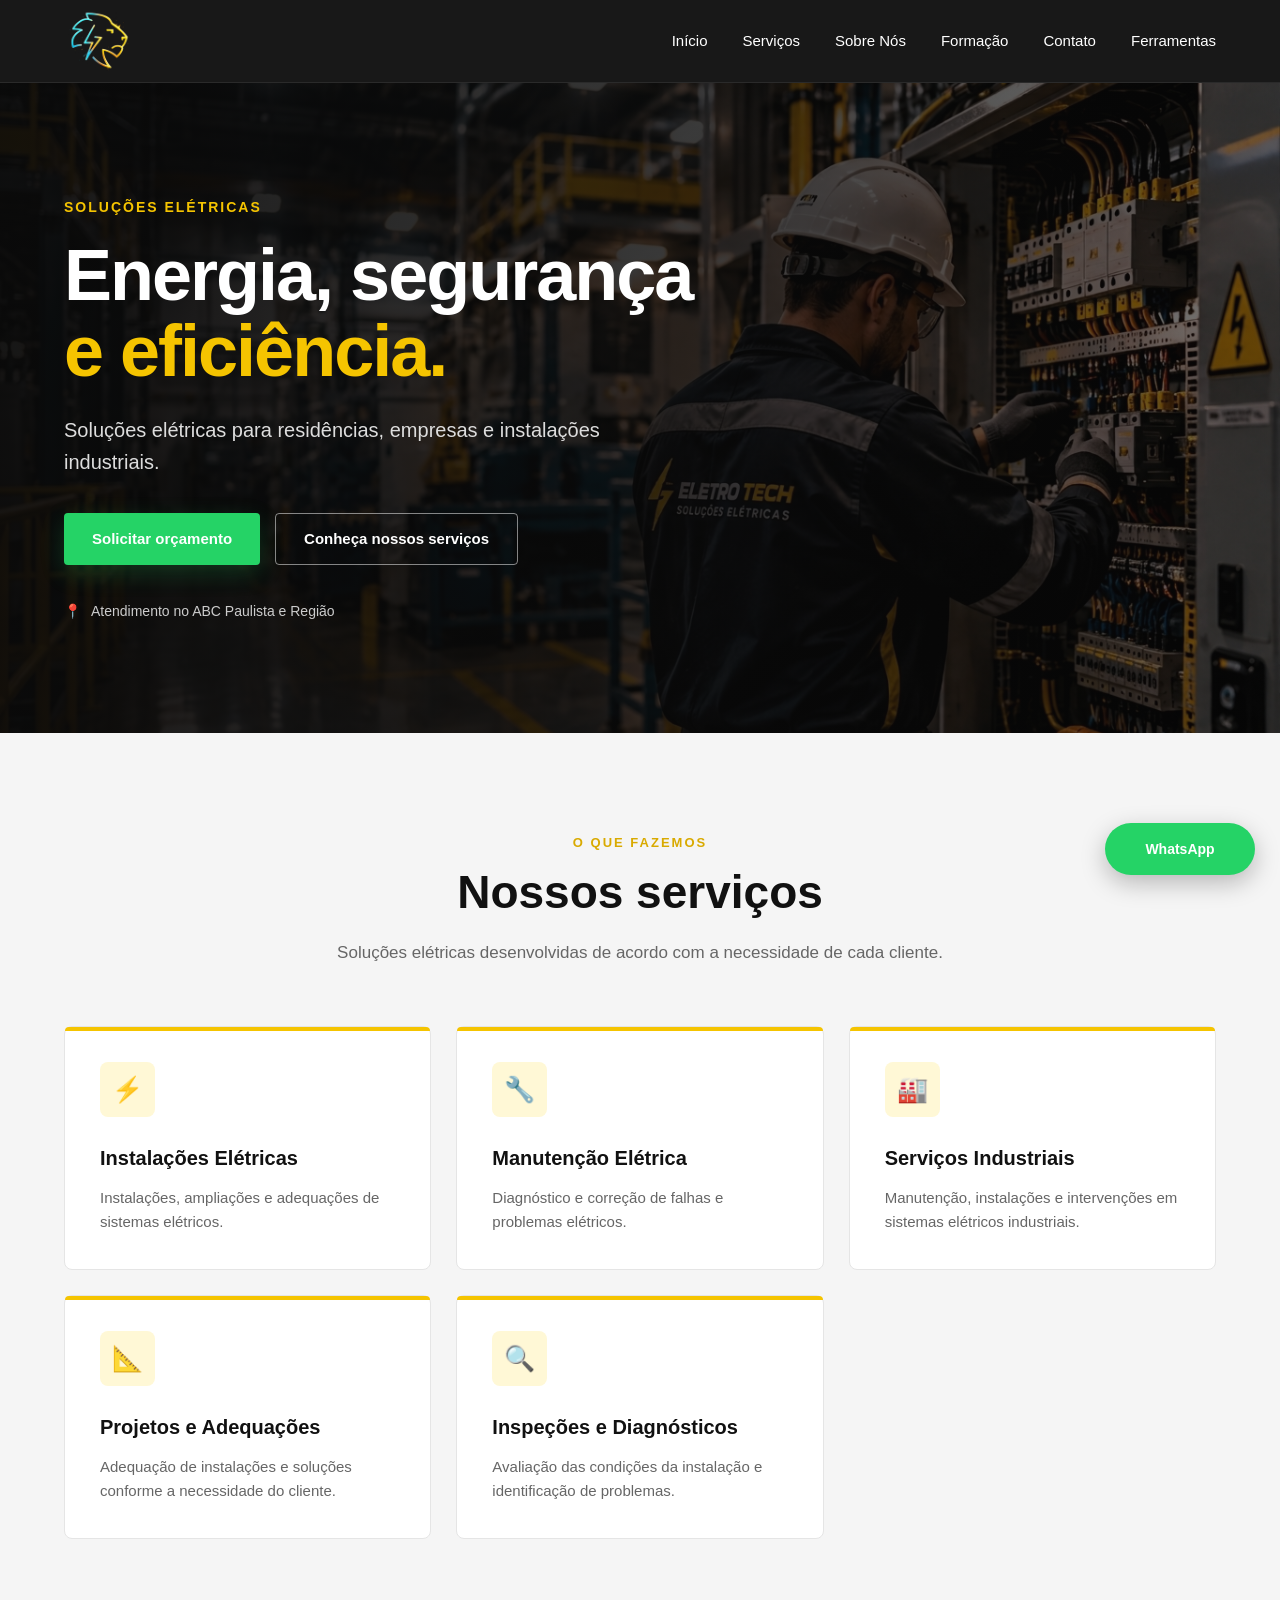
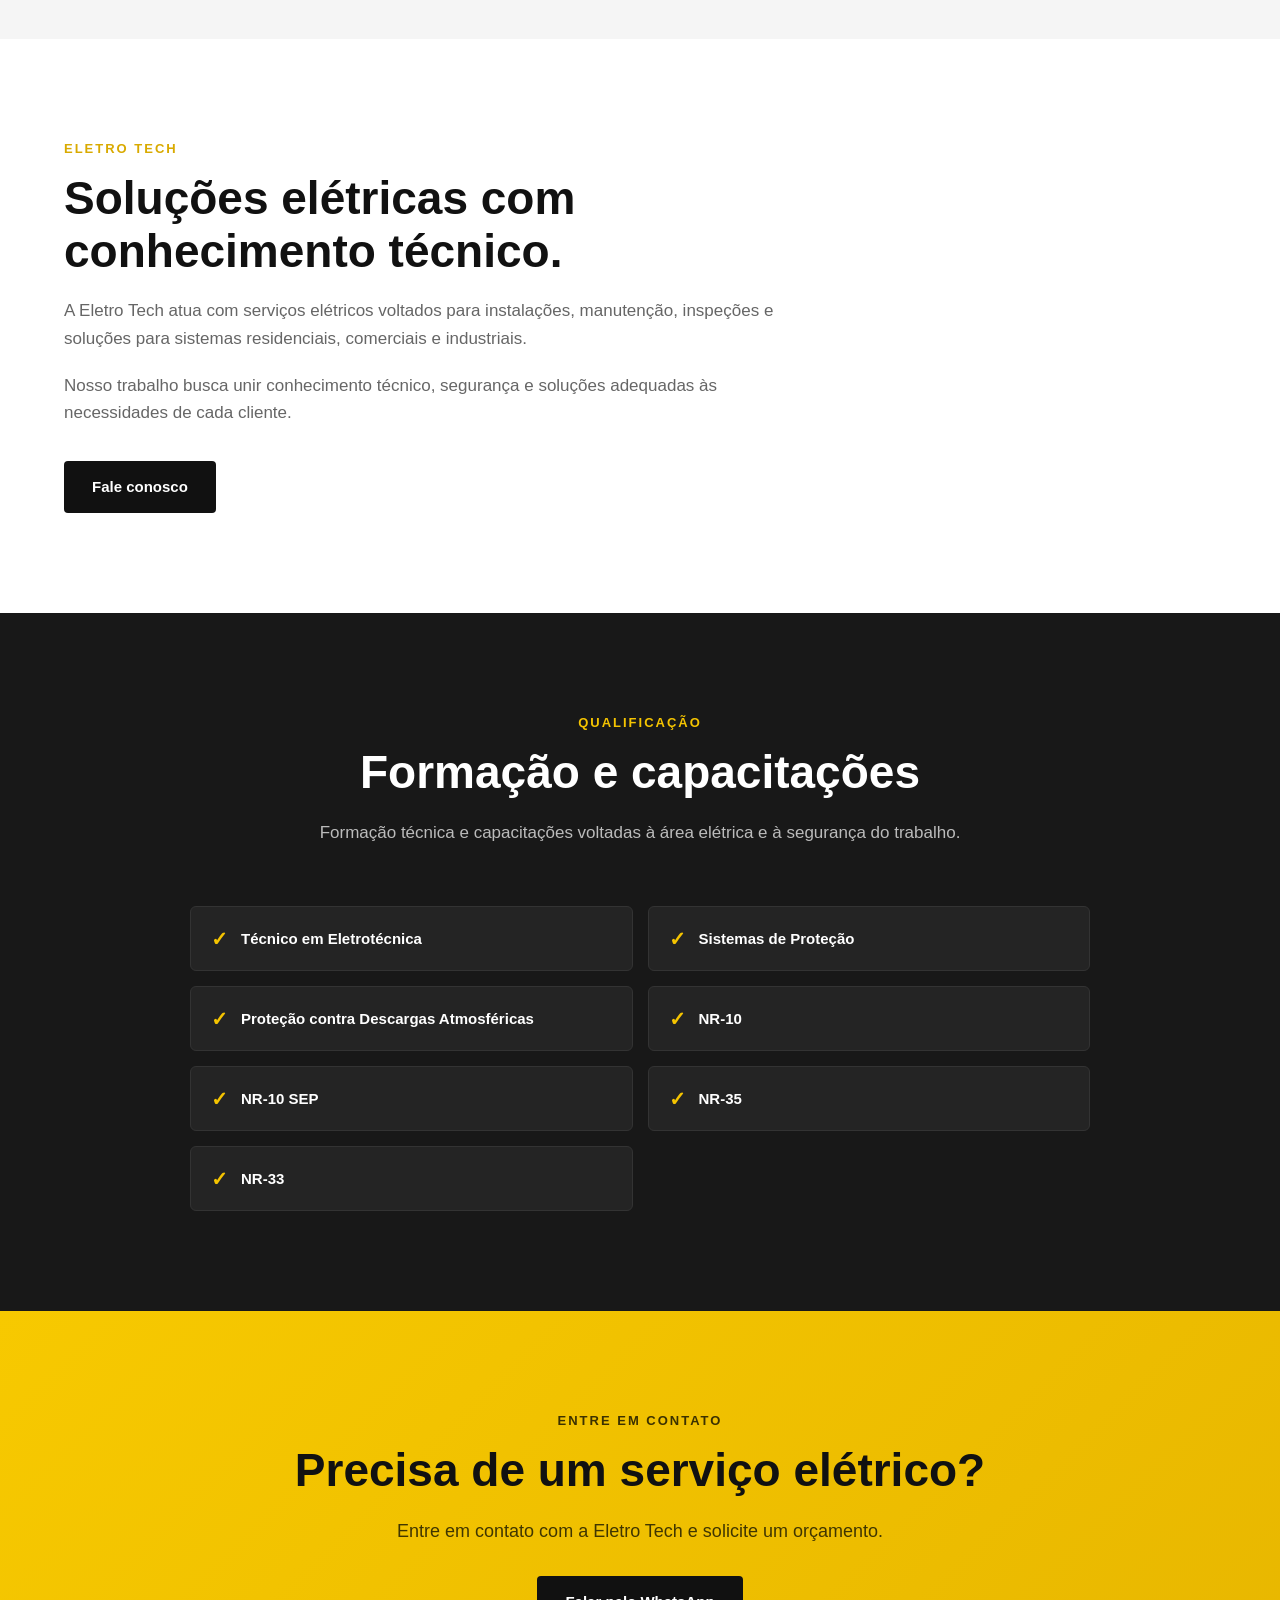
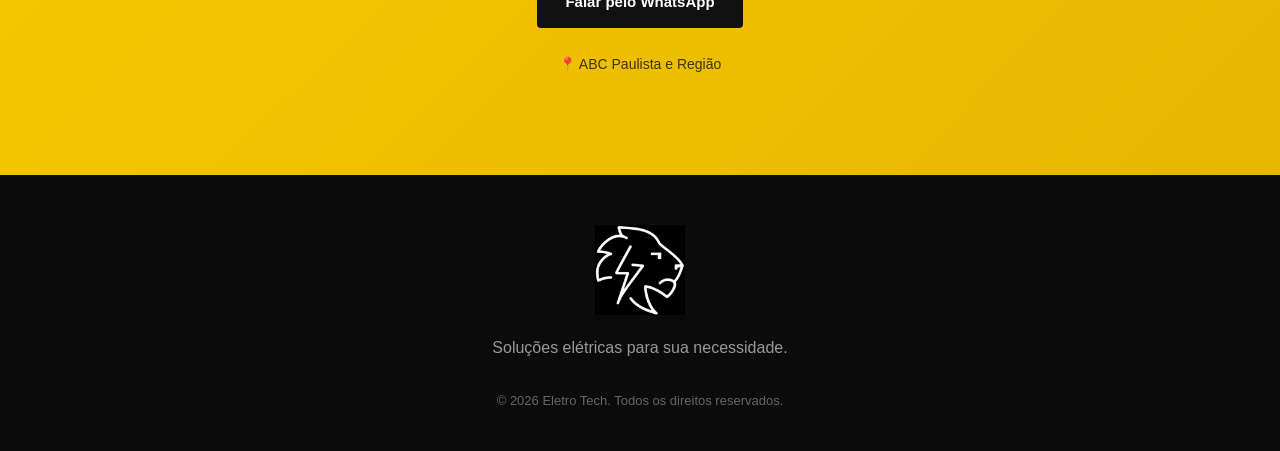
==== index.html @ aa55be20 "Adiciona seção Sobre Nós e Ferramenta de Teste de Proteção com PDF" ====
<!DOCTYPE html>
<html lang="pt-BR">

<head>
    <meta charset="UTF-8">

    <meta name="viewport" content="width=device-width, initial-scale=1.0">

    <meta
        name="description"
        content="Eletro Tech - Soluções elétricas residenciais, comerciais e industriais. Atendemos o ABC Paulista e Região."
    >

    <!-- ÍCONE DO FAVICON -->

    <link rel="icon" type=="image/webp" href="images/favicon.webp">

    <title>Eletro Tech | Soluções Elétricas</title>

    <link rel="stylesheet" href="css/style.css">
</head>

<body>

    <!-- =========================
         HEADER
    ========================== -->

    <header class="header">

        <div class="container header-content">

            <a href="#inicio" class="logo-link">
                <img
                    src="images/logo_colorido_principal.webp"
                    alt="Eletro Tech"
                    class="logo"
                >
            </a>

            <nav class="navigation">

                <a href="#inicio">Início</a>

                <a href="#servicos">Serviços</a>

                <a href="#sobre">Sobre Nós</a>

                <a href="#formacao">Formação</a>

                <a href="#contato">Contato</a>

                <a href="tools.html">Ferramentas</a>

            </nav>

        </div>

    </header>


    <main>

        <!-- =========================
             HERO
        ========================== -->

        <section id="inicio" class="hero">

            <div class="container">

                <div class="hero-content">

                    <span class="hero-label">
                        SOLUÇÕES ELÉTRICAS
                    </span>

                    <h1>
                        Energia, segurança
                        <span>e eficiência.</span>
                    </h1>

                    <p>
                        Soluções elétricas para residências,
                        empresas e instalações industriais.
                    </p>

                    <div class="hero-buttons">

                        <a
                            href="https://wa.me/5511971645229?text=Ol%C3%A1%2C%20gostaria%20de%20solicitar%20um%20or%C3%A7amento."
                            target="_blank"
                            class="btn btn-whatsapp"
                        >
                            Solicitar orçamento
                        </a>

                        <a
                            href="#servicos"
                            class="btn btn-outline"
                        >
                            Conheça nossos serviços
                        </a>

                    </div>

                    <div class="service-area">

                        <span>📍</span>

                        <span>
                            Atendimento no ABC Paulista e Região
                        </span>

                    </div>

                </div>

            </div>

        </section>


        <!-- =========================
             SERVIÇOS
        ========================== -->

        <section id="servicos" class="services">

            <div class="container">

                <div class="section-header">

                    <span class="section-label">
                        O QUE FAZEMOS
                    </span>

                    <h2>
                        Nossos serviços
                    </h2>

                    <p>
                        Soluções elétricas desenvolvidas de acordo
                        com a necessidade de cada cliente.
                    </p>

                </div>


                <div class="services-grid">

                    <article class="service-card">

                        <div class="service-icon">
                            ⚡
                        </div>

                        <h3>
                            Instalações Elétricas
                        </h3>

                        <p>
                            Instalações, ampliações e adequações
                            de sistemas elétricos.
                        </p>

                    </article>


                    <article class="service-card">

                        <div class="service-icon">
                            🔧
                        </div>

                        <h3>
                            Manutenção Elétrica
                        </h3>

                        <p>
                            Diagnóstico e correção de falhas
                            e problemas elétricos.
                        </p>

                    </article>


                    <article class="service-card">

                        <div class="service-icon">
                            🏭
                        </div>

                        <h3>
                            Serviços Industriais
                        </h3>

                        <p>
                            Manutenção, instalações e intervenções
                            em sistemas elétricos industriais.
                        </p>

                    </article>


                    <article class="service-card">

                        <div class="service-icon">
                            📐
                        </div>

                        <h3>
                            Projetos e Adequações
                        </h3>

                        <p>
                            Adequação de instalações e soluções
                            conforme a necessidade do cliente.
                        </p>

                    </article>


                    <article class="service-card">

                        <div class="service-icon">
                            🔍
                        </div>

                        <h3>
                            Inspeções e Diagnósticos
                        </h3>

                        <p>
                            Avaliação das condições da instalação
                            e identificação de problemas.
                        </p>

                    </article>

                </div>

            </div>

        </section>


        <!-- =========================
             SOBRE
        ========================== -->

        <section id="sobre" class="about">

            <div class="container about-content">

                <div class="about-text">

                    <span class="section-label">
                        ELETRO TECH
                    </span>

                    <h2>
                        Soluções elétricas
                        com conhecimento técnico.
                    </h2>

                    <p>
                        A Eletro Tech atua com serviços elétricos
                        voltados para instalações, manutenção,
                        inspeções e soluções para sistemas
                        residenciais, comerciais e industriais.
                    </p>

                    <p>
                        Nosso trabalho busca unir conhecimento
                        técnico, segurança e soluções adequadas
                        às necessidades de cada cliente.
                    </p>

                    <a
                        href="https://wa.me/5511971645229?text=Ol%C3%A1%2C%20gostaria%20de%20conhecer%20os%20servi%C3%A7os%20da%20Eletro%20Tech."
                        target="_blank"
                        class="btn btn-dark"
                    >
                        Fale conosco
                    </a>

                </div>

            </div>

        </section>


        <!-- =========================
             FORMAÇÃO
        ========================== -->

        <section id="formacao" class="training">

            <div class="container">

                <div class="section-header">

                    <span class="section-label">
                        QUALIFICAÇÃO
                    </span>

                    <h2>
                        Formação e capacitações
                    </h2>

                    <p>
                        Formação técnica e capacitações voltadas
                        à área elétrica e à segurança do trabalho.
                    </p>

                </div>


                <div class="training-list">

                    <div class="training-item">
                        <span>✓</span>
                        <strong>Técnico em Eletrotécnica</strong>
                    </div>

                    <div class="training-item">
                        <span>✓</span>
                        <strong>Sistemas de Proteção</strong>
                    </div>

                    <div class="training-item">
                        <span>✓</span>
                        <strong>
                            Proteção contra Descargas Atmosféricas
                        </strong>
                    </div>

                    <div class="training-item">
                        <span>✓</span>
                        <strong>NR-10</strong>
                    </div>

                    <div class="training-item">
                        <span>✓</span>
                        <strong>NR-10 SEP</strong>
                    </div>

                    <div class="training-item">
                        <span>✓</span>
                        <strong>NR-35</strong>
                    </div>

                    <div class="training-item">
                        <span>✓</span>
                        <strong>NR-33</strong>
                    </div>

                </div>

            </div>

        </section>


        <!-- =========================
             CONTATO
        ========================== -->

        <section id="contato" class="contact">

            <div class="container contact-content">

                <span class="section-label">
                    ENTRE EM CONTATO
                </span>

                <h2>
                    Precisa de um serviço elétrico?
                </h2>

                <p>
                    Entre em contato com a Eletro Tech
                    e solicite um orçamento.
                </p>

                <a
                    href="https://wa.me/5511971645229?text=Ol%C3%A1%2C%20gostaria%20de%20solicitar%20um%20or%C3%A7amento%20com%20a%20Eletro%20Tech."
                    target="_blank"
                    class="btn btn-whatsapp"
                >
                    Falar pelo WhatsApp
                </a>

                <p class="contact-location">
                    📍 ABC Paulista e Região
                </p>

            </div>

        </section>

    </main>


    <!-- =========================
         FOOTER
    ========================== -->

    <footer class="footer">

        <div class="container footer-content">

            <img
                src="images/logo_com_borda_branca.webp"
                alt="Eletro Tech"
                class="footer-logo"
            >

            <p>
                Soluções elétricas para sua necessidade.
            </p>

            <p class="copyright">
                © 2026 Eletro Tech. Todos os direitos reservados.
            </p>

        </div>

    </footer>

    <a
    href="https://wa.me/5511971645229?text=Ol%C3%A1%2C%20gostaria%20de%20solicitar%20um%20or%C3%A7amento%20com%20a%20Eletro%20Tech."
    target="_blank"
    class="whatsapp-float"
    aria-label="Falar com a Eletro Tech pelo WhatsApp"
>
    <span>WhatsApp</span>
    </a>

    <script src="js/script.js"></script>

</body>

</html>
---- css/style.css ----
/* ==================================================
   ELETRO TECH
   STYLE.CSS
================================================== */


/* ==================================================
   RESET
================================================== */

* {
    margin: 0;
    padding: 0;
    box-sizing: border-box;
}

html {
    scroll-behavior: smooth;
}

body {
    font-family: Arial, Helvetica, sans-serif;
    color: #1b1b1b;
    background: #ffffff;
    line-height: 1.6;
}

a {
    text-decoration: none;
    color: inherit;
}

img {
    max-width: 100%;
    display: block;
}


/* ==================================================
   VARIÁVEIS
================================================== */

:root {
    --yellow: #f5c400;
    --yellow-dark: #d9aa00;

    --black: #111111;
    --dark: #181818;
    --dark-light: #242424;

    --gray: #666666;
    --light-gray: #f5f5f5;
    --border: #e5e5e5;

    --white: #ffffff;

    --max-width: 1200px;
}


/* ==================================================
   CONTAINER
================================================== */

.container {
    width: 90%;
    max-width: var(--max-width);
    margin: 0 auto;
}


/* ==================================================
   HEADER
================================================== */

.header {
    position: sticky;
    top: 0;

    z-index: 1000;

    background: rgba(17, 17, 17, 0.97);

    border-bottom: 1px solid rgba(255, 255, 255, 0.08);
}

.header-content {
    min-height: 82px;

    display: flex;
    align-items: center;
    justify-content: space-between;
}

.logo-link {
    display: flex;
    align-items: center;
}

.logo {
    width: 70px;
    height: 70px;

    object-fit: contain;
}


/* ==================================================
   NAVEGAÇÃO
================================================== */

.navigation {
    display: flex;
    align-items: center;
    gap: 35px;
}

.navigation a {
    position: relative;

    color: var(--white);

    font-size: 15px;
    font-weight: 500;

    transition: color 0.3s ease;
}

.navigation a::after {
    content: "";

    position: absolute;

    left: 0;
    bottom: -7px;

    width: 0;
    height: 2px;

    background: var(--yellow);

    transition: width 0.3s ease;
}

.navigation a:hover {
    color: var(--yellow);
}

.navigation a:hover::after {
    width: 100%;
}


/* ==================================================
   HERO
================================================== */

.hero {
    position: relative;

    min-height: 650px;

    display: flex;
    align-items: center;

    background:
        linear-gradient(
            90deg,
            rgba(10, 10, 10, 0.95) 0%,
            rgba(10, 10, 10, 0.80) 55%,
            rgba(10, 10, 10, 0.55) 100%
        ),
        url("../images/hero.jpg");

    background-size: cover;
    background-position: center;
}

.hero-content {
    max-width: 760px;

    color: var(--white);
}

.hero-label {
    display: inline-block;

    margin-bottom: 20px;

    color: var(--yellow);

    font-size: 14px;
    font-weight: bold;
    letter-spacing: 2px;
}

.hero h1 {
    max-width: 750px;

    margin-bottom: 25px;

    font-size: clamp(42px, 6vw, 72px);

    line-height: 1.05;

    letter-spacing: -2px;
}

.hero h1 span {
    display: block;

    color: var(--yellow);
}

.hero p {
    max-width: 620px;

    margin-bottom: 35px;

    color: #dddddd;

    font-size: 20px;
}

.hero-buttons {
    display: flex;
    flex-wrap: wrap;
    gap: 15px;
}


/* ==================================================
   BOTÕES
================================================== */

.btn {
    display: inline-flex;

    align-items: center;
    justify-content: center;

    min-height: 52px;

    padding: 0 28px;

    border-radius: 4px;

    font-size: 15px;
    font-weight: bold;

    transition:
        transform 0.25s ease,
        background 0.25s ease,
        box-shadow 0.25s ease;
}

.btn:hover {
    transform: translateY(-2px);
}

.btn-whatsapp {
    background: #25d366;
    color: white;

    box-shadow:
        0 8px 25px rgba(37, 211, 102, 0.20);
}

.btn-whatsapp:hover {
    background: #20bd5a;
}

.btn-outline {
    border: 1px solid rgba(255, 255, 255, 0.5);

    color: white;
}

.btn-outline:hover {
    border-color: var(--yellow);
    color: var(--yellow);
}

.btn-dark {
    background: var(--black);
    color: white;
}

.btn-dark:hover {
    background: #333333;
}


/* ==================================================
   ÁREA DE ATENDIMENTO
================================================== */

.service-area {
    display: flex;
    align-items: center;
    gap: 10px;

    margin-top: 35px;

    color: #cccccc;

    font-size: 14px;
}


/* ==================================================
   SEÇÕES
================================================== */

section {
    padding: 100px 0;
}

.section-header {
    max-width: 720px;

    margin: 0 auto 60px;

    text-align: center;
}

.section-label {
    display: block;

    margin-bottom: 12px;

    color: var(--yellow-dark);

    font-size: 13px;
    font-weight: bold;

    letter-spacing: 2px;
}

.section-header h2,
.about h2,
.contact h2 {
    margin-bottom: 20px;

    color: var(--black);

    font-size: clamp(32px, 4vw, 46px);

    line-height: 1.15;
}

.section-header p {
    color: var(--gray);

    font-size: 17px;
}


/* ==================================================
   SERVIÇOS
================================================== */

.services {
    background: var(--light-gray);
}

.services-grid {
    display: grid;

    grid-template-columns:
        repeat(3, 1fr);

    gap: 25px;
}

.service-card {
    position: relative;

    padding: 35px;

    background: white;

    border: 1px solid var(--border);

    border-radius: 8px;

    transition:
        transform 0.3s ease,
        box-shadow 0.3s ease;
}

.service-card::before {
    content: "";

    position: absolute;

    top: 0;
    left: 0;

    width: 100%;
    height: 4px;

    background: var(--yellow);

    border-radius: 8px 8px 0 0;
}

.service-card:hover {
    transform: translateY(-6px);

    box-shadow:
        0 15px 40px rgba(0, 0, 0, 0.10);
}

.service-icon {
    width: 55px;
    height: 55px;

    display: flex;
    align-items: center;
    justify-content: center;

    margin-bottom: 25px;

    background: #fff8d6;

    border-radius: 8px;

    font-size: 25px;
}

.service-card h3 {
    margin-bottom: 12px;

    color: var(--black);

    font-size: 20px;
}

.service-card p {
    color: var(--gray);

    font-size: 15px;
}


/* ==================================================
   SOBRE
================================================== */

.about {
    background: white;
}

.about-content {
    display: flex;
    justify-content: flex-start;
}

.about-text {
    max-width: 750px;
}

.about h2 {
    max-width: 650px;
}

.about p {
    margin-bottom: 20px;

    color: var(--gray);

    font-size: 17px;
}

.about .btn {
    margin-top: 15px;
}


/* ==================================================
   FORMAÇÃO
================================================== */

.training {
    background: var(--dark);

    color: white;
}

.training .section-header h2 {
    color: white;
}

.training .section-header p {
    color: #bbbbbb;
}

.training .section-label {
    color: var(--yellow);
}

.training-list {
    max-width: 900px;

    margin: 0 auto;

    display: grid;

    grid-template-columns:
        repeat(2, 1fr);

    gap: 15px;
}

.training-item {
    display: flex;
    align-items: center;

    min-height: 65px;

    padding: 15px 20px;

    background: var(--dark-light);

    border: 1px solid #333333;

    border-radius: 6px;
}

.training-item span {
    width: 30px;

    color: var(--yellow);

    font-size: 20px;
    font-weight: bold;
}

.training-item strong {
    font-size: 15px;
}


/* ==================================================
   CONTATO
================================================== */

.contact {
    position: relative;

    background:
        linear-gradient(
            135deg,
            #f7c900 0%,
            #e7b600 100%
        );

    text-align: center;
}

.contact .section-label {
    color: #3b3100;
}

.contact h2 {
    color: #111111;
}

.contact p {
    margin-bottom: 30px;

    color: #403600;

    font-size: 18px;
}

.contact .btn-whatsapp {
    background: #111111;

    color: white;

    box-shadow: none;
}

.contact .btn-whatsapp:hover {
    background: #292929;
}

.contact-location {
    margin-top: 25px;

    margin-bottom: 0 !important;

    font-size: 14px !important;
}


/* ==================================================
   FOOTER
================================================== */

.footer {
    padding: 50px 0 30px;

    background: #0b0b0b;

    color: #999;

    text-align: center;
}

.footer-content {
    display: flex;
    flex-direction: column;
    align-items: center;
}

.footer-logo {
    width: 90px;
    height: 90px;

    object-fit: contain;

    margin-bottom: 20px;
}

.footer-content > p {
    margin-bottom: 10px;
}

.copyright {
    margin-top: 20px;

    color: #666;

    font-size: 13px;
}


/* ==================================================
   RESPONSIVIDADE
================================================== */

@media (max-width: 900px) {

    .navigation {
        gap: 20px;
    }

    .services-grid {
        grid-template-columns: repeat(2, 1fr);
    }

}


@media (max-width: 700px) {

    section {
        padding: 75px 0;
    }


    /* HEADER */

    .header-content {
        min-height: 75px;
    }

    .logo {
        width: 60px;
        height: 60px;
    }

    .navigation {
        display: none;
    }


    /* HERO */

    .hero {
        min-height: 600px;

        background:
            linear-gradient(
                rgba(10, 10, 10, 0.90),
                rgba(10, 10, 10, 0.90)
            ),
            url("../images/hero.jpg");

        background-position: center;
    }

    .hero h1 {
        letter-spacing: -1px;
    }

    .hero p {
        font-size: 18px;
    }

    .hero-buttons {
        flex-direction: column;

        align-items: stretch;
    }

    .hero-buttons .btn {
        width: 100%;
    }


    /* SERVIÇOS */

    .services-grid {
        grid-template-columns: 1fr;
    }


    /* FORMAÇÃO */

    .training-list {
        grid-template-columns: 1fr;
    }


    /* CONTATO */

    .contact h2 {
        font-size: 34px;
    }

}


/* ==================================================
   CELULARES PEQUENOS
================================================== */

@media (max-width: 400px) {

    .container {
        width: 92%;
    }

    .hero h1 {
        font-size: 38px;
    }

    .section-header h2 {
        font-size: 30px;
    }

}

/* ==================================================
   WHATSAPP FLUTUANTE
================================================== */

.whatsapp-float {
    position: fixed;

    right: 25px;
    bottom: 25px;

    z-index: 999;

    display: flex;
    align-items: center;
    justify-content: center;

    min-width: 150px;
    height: 52px;

    padding: 0 20px;

    background: #25d366;
    color: white;

    border-radius: 30px;

    font-size: 14px;
    font-weight: bold;

    box-shadow:
        0 8px 25px rgba(0, 0, 0, 0.25);

    transition:
        transform 0.25s ease,
        background 0.25s ease;
}

.whatsapp-float:hover {
    background: #20bd5a;

    transform: translateY(-3px);
}


@media (max-width: 700px) {

    .whatsapp-float {
        right: 18px;
        bottom: 18px;

        min-width: 58px;
        width: 58px;
        height: 58px;

        padding: 0;

        border-radius: 50%;

        font-size: 0;
    }

    .whatsapp-float::before {
        content: "◉";

        font-size: 25px;
    }

}

/* ==================================================
   PÁGINA FERRAMENTA DE TESTE
================================================== */

.tool-page {
    background: #f4f6f8;
    padding: 50px 0;
}

.tool-title-header {
    text-align: center;
    margin-bottom: 30px;
}

.tool-title-header h2 {
    font-size: 28px;
    color: #111;
}

.tool-card {
    background: #ffffff;
    border: 1px solid #dcdcdc;
    border-radius: 8px;
    padding: 35px;
    box-shadow: 0 4px 15px rgba(0,0,0,0.05);
}

.tool-fieldset {
    border: 1px solid #d1d5db;
    border-radius: 6px;
    padding: 20px 25px 25px;
    margin-bottom: 25px;
    background: #fafafa;
}

.tool-fieldset legend {
    font-weight: bold;
    color: #0284c7;
    padding: 0 10px;
    font-size: 16px;
}

.grid-3 {
    display: grid;
    grid-template-columns: repeat(3, 1fr);
    gap: 20px;
}

.grid-2 {
    display: grid;
    grid-template-columns: repeat(2, 1fr);
    gap: 20px;
}

.span-2 {
    grid-column: span 2;
}

.input-group {
    display: flex;
    flex-direction: column;
    gap: 6px;
}

.input-group label {
    font-size: 13px;
    font-weight: bold;
    color: #374151;
}

.input-group input,
.input-group select {
    padding: 9px 12px;
    border: 1px solid #cbd5e1;
    border-radius: 5px;
    font-size: 14px;
    background: #fff;
    color: #1e293b;
}

.input-group input:focus,
.input-group select:focus {
    outline: none;
    border-color: #0284c7;
    box-shadow: 0 0 0 2px rgba(2, 132, 199, 0.2);
}

.action-buttons {
    display: flex;
    gap: 15px;
    justify-content: center;
    margin-top: 30px;
}

.btn-primary-tool {
    background: #0284c7;
    color: #ffffff;
    border: none;
    padding: 12px 25px;
    border-radius: 6px;
    font-weight: bold;
    cursor: pointer;
    transition: background 0.2s ease;
}

.btn-primary-tool:hover {
    background: #0369a1;
}

/* Tabela de Resultados */
.table-container {
    margin-top: 35px;
    padding-top: 25px;
    border-top: 2px solid #e2e8f0;
}

.table-container h3 {
    margin-bottom: 10px;
    color: #0f172a;
}

.data-table {
    width: 100%;
    border-collapse: collapse;
    margin-top: 15px;
}

.data-table th,
.data-table td {
    padding: 12px 15px;
    border: 1px solid #e2e8f0;
    text-align: left;
}

.data-table th {
    background: #f1f5f9;
    color: #334155;
    font-size: 14px;
}

.data-table td {
    font-size: 14px;
    color: #475569;
}

/* Responsivo */
@media (max-width: 800px) {
    .grid-3, .grid-2 {
        grid-template-columns: 1fr;
    }
    .span-2 {
        grid-column: span 1;
    }
    .action-buttons {
        flex-direction: column;
    }
}
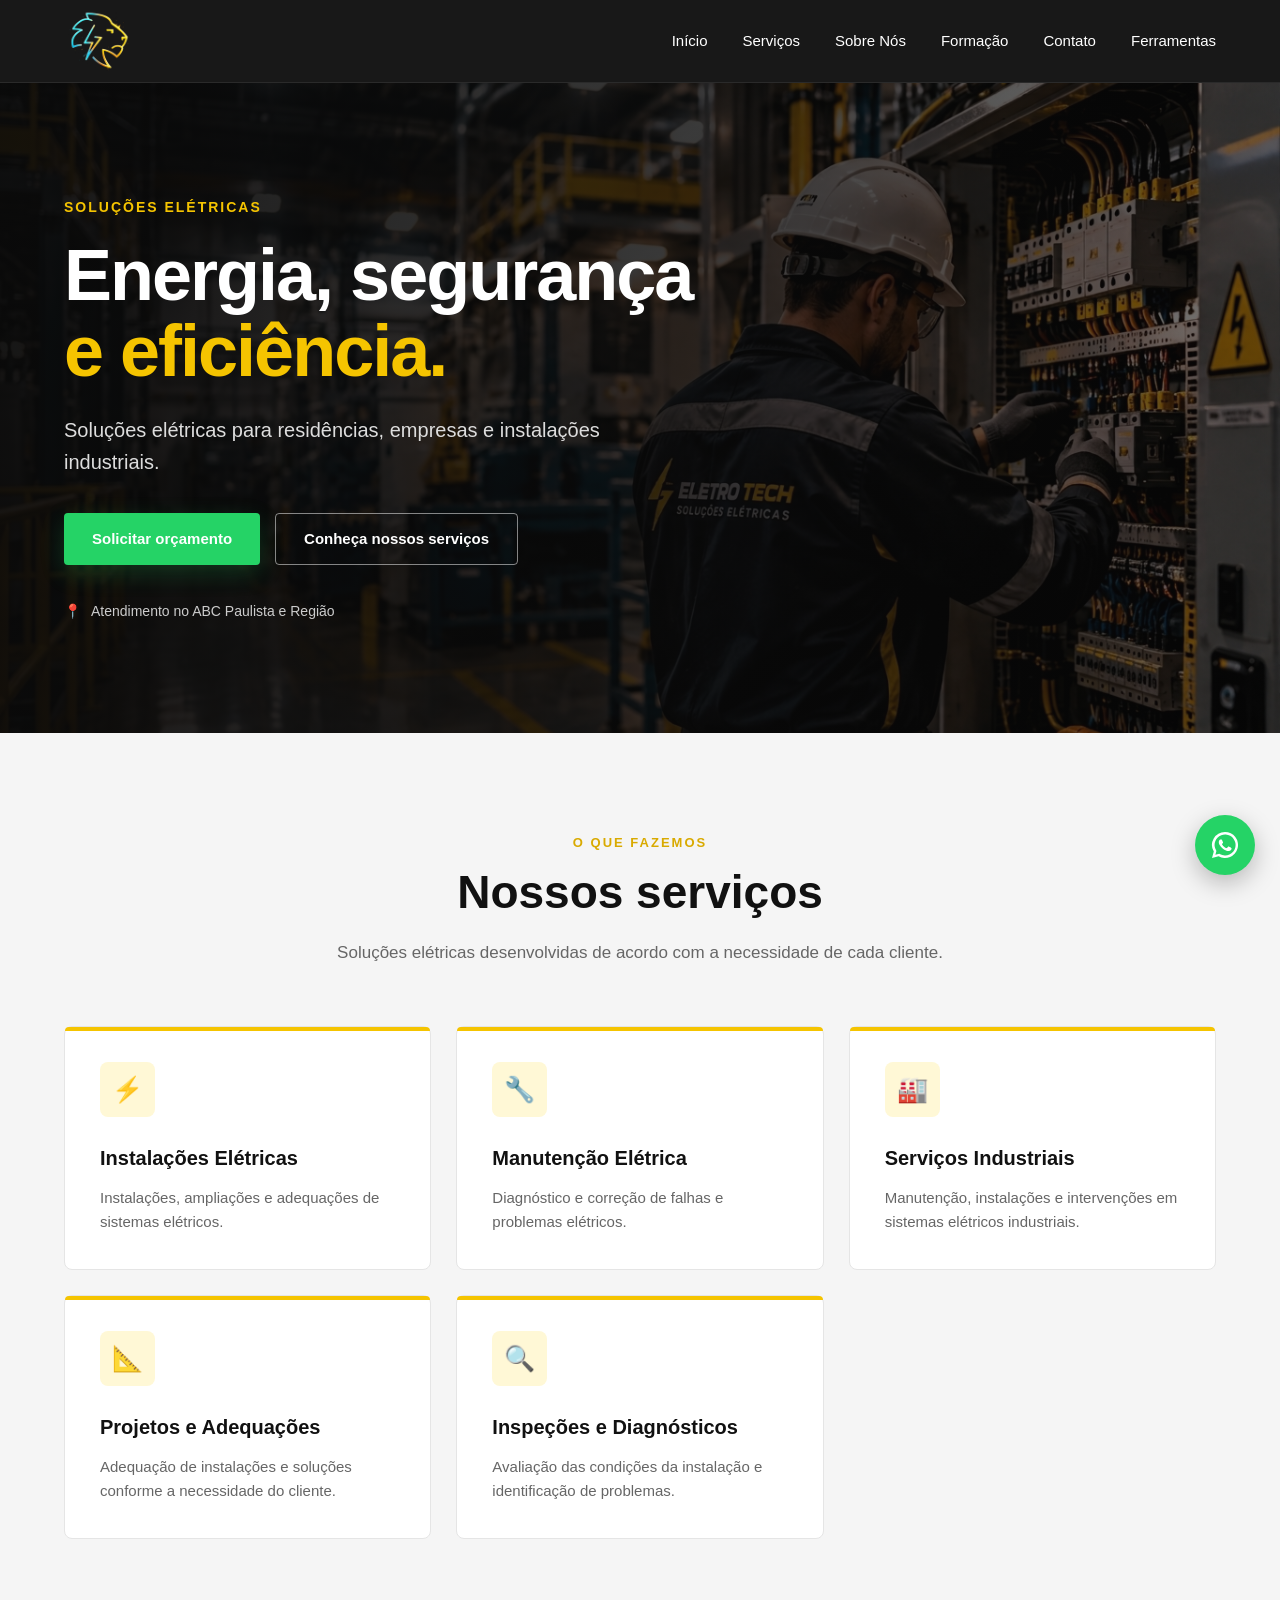
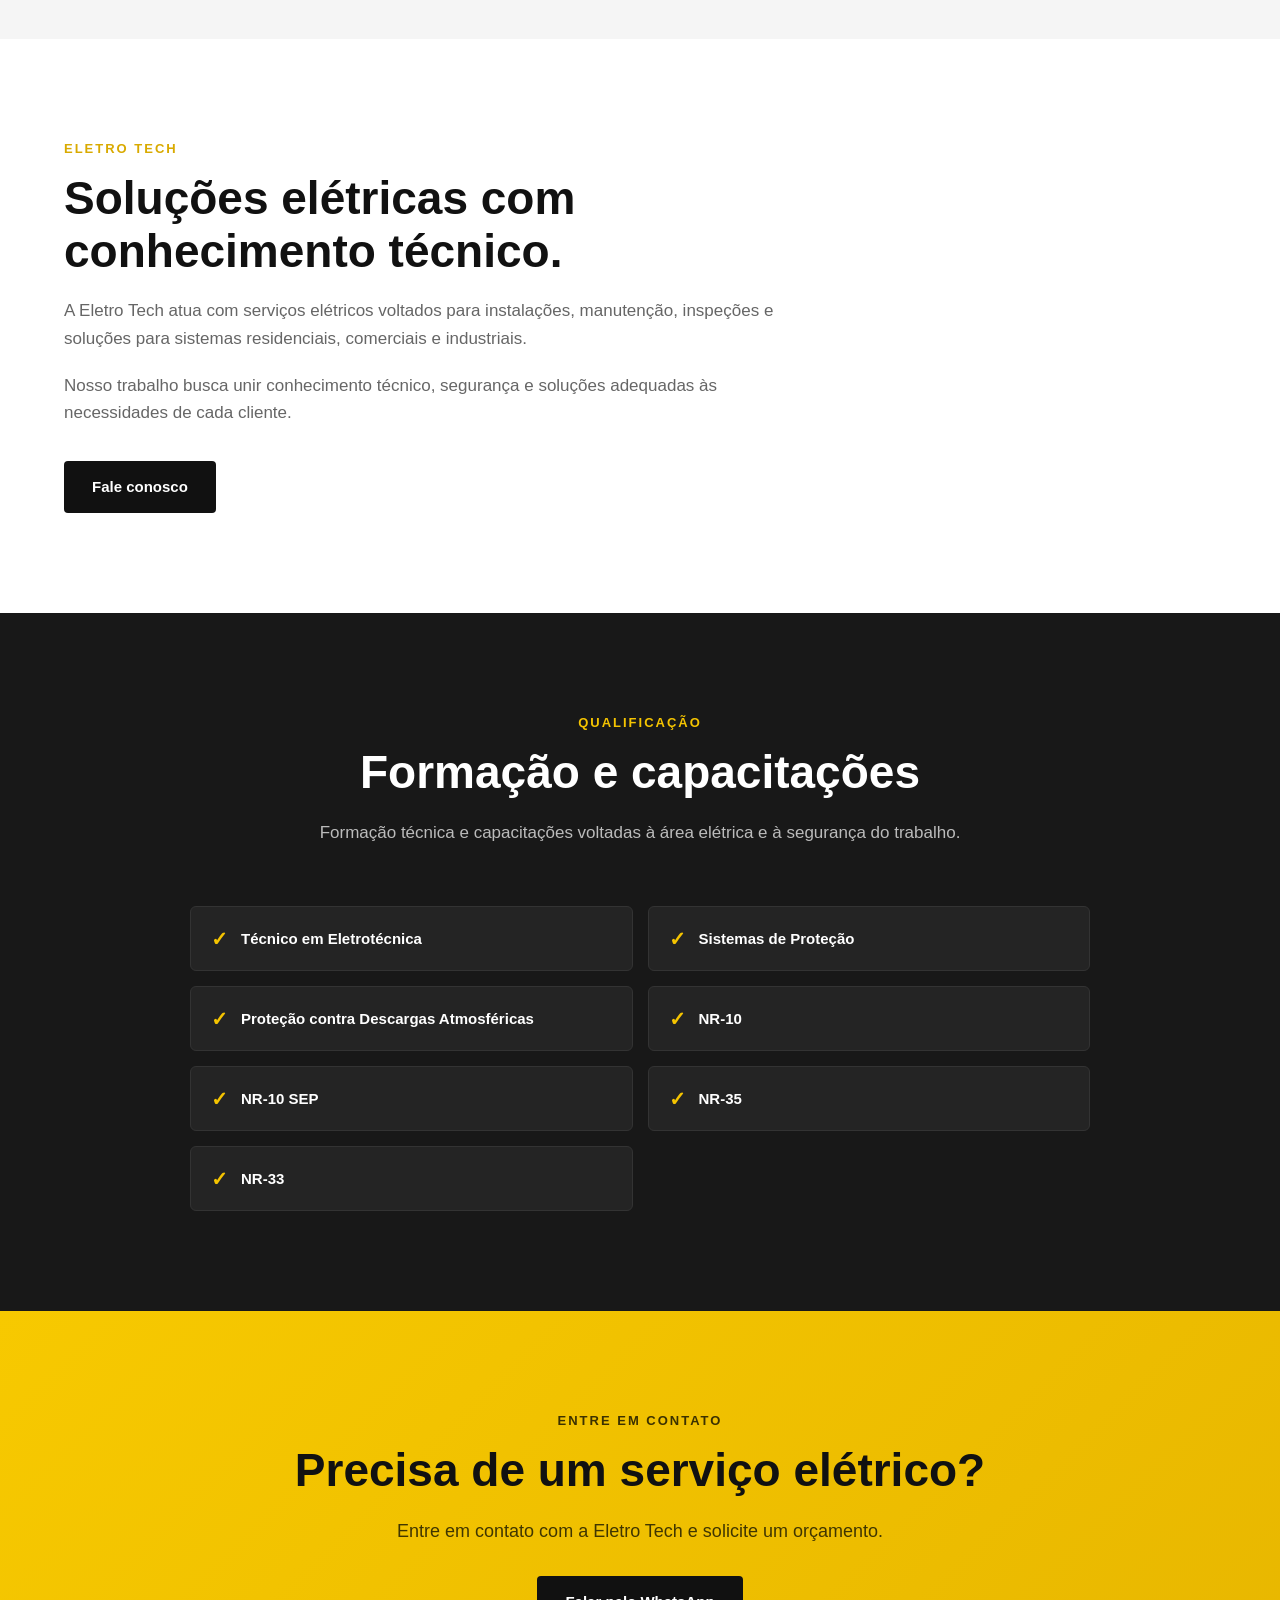
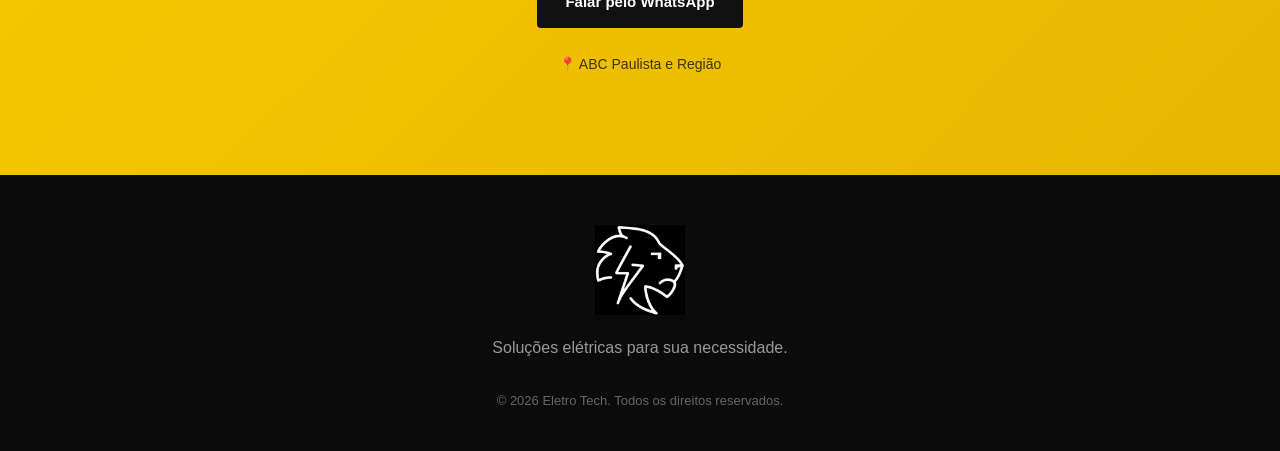
==== commit 0be24256: "Corrige a versão mobile e ícone do WhatsApp" ====
--- a/index.html
+++ b/index.html
@@ -38,7 +38,7 @@
                 >
             </a>
 
-            <nav class="navigation">
+            <nav class="navigation" id="navMenu">
 
                 <a href="#inicio">Início</a>
 
@@ -54,6 +54,10 @@
 
             </nav>
 
+            <!-- BOTÃO MOBILE -->
+            <button class="mobile-menu-btn" onclick="toggleMenu()" aria-label="Abrir Menu">
+                ☰
+            </button>
         </div>
 
     </header>
@@ -88,7 +92,7 @@
                     <div class="hero-buttons">
 
                         <a
-                            href="https://wa.me/5511971645229?text=Ol%C3%A1%2C%20gostaria%20de%20solicitar%20um%20or%C3%A7amento."
+                            href="https://wa.me/5511913573501?text=Ol%C3%A1%2C%20gostaria%20de%20solicitar%20um%20or%C3%A7amento."
                             target="_blank"
                             class="btn btn-whatsapp"
                         >
@@ -278,7 +282,7 @@
                     </p>
 
                     <a
-                        href="https://wa.me/5511971645229?text=Ol%C3%A1%2C%20gostaria%20de%20conhecer%20os%20servi%C3%A7os%20da%20Eletro%20Tech."
+                        href="https://wa.me/5511913573501?text=Ol%C3%A1%2C%20gostaria%20de%20conhecer%20os%20servi%C3%A7os%20da%20Eletro%20Tech."
                         target="_blank"
                         class="btn btn-dark"
                     >
@@ -386,7 +390,7 @@
                 </p>
 
                 <a
-                    href="https://wa.me/5511971645229?text=Ol%C3%A1%2C%20gostaria%20de%20solicitar%20um%20or%C3%A7amento%20com%20a%20Eletro%20Tech."
+                    href="https://wa.me/5511913573501?text=Ol%C3%A1%2C%20gostaria%20de%20solicitar%20um%20or%C3%A7amento%20com%20a%20Eletro%20Tech."
                     target="_blank"
                     class="btn btn-whatsapp"
                 >
@@ -430,14 +434,25 @@
 
     </footer>
 
-    <a
-    href="https://wa.me/5511971645229?text=Ol%C3%A1%2C%20gostaria%20de%20solicitar%20um%20or%C3%A7amento%20com%20a%20Eletro%20Tech."
+<a
+    href="https://wa.me/5511913573501?text=Ol%C3%A1%2C%20gostaria%20de%20solicitar%20um%20or%C3%A7amento%20com%20a%20Eletro%20Tech."
     target="_blank"
+    rel="noopener noreferrer"
     class="whatsapp-float"
     aria-label="Falar com a Eletro Tech pelo WhatsApp"
 >
-    <span>WhatsApp</span>
-    </a>
+    <svg
+        xmlns="http://www.w3.org/2000/svg"
+        viewBox="0 0 32 32"
+        class="whatsapp-icon"
+        aria-hidden="true"
+    >
+        <path
+            fill="currentColor"
+            d="M16 3a13 13 0 0 0-11.2 19.6L3 29l6.6-1.7A13 13 0 1 0 16 3Zm0 23.5a10.5 10.5 0 0 1-5.3-1.4l-.4-.3-3.9 1 1-3.8-.2-.4A10.5 10.5 0 1 1 16 26.5Zm5.8-7.9c-.3-.2-1.8-.9-2.1-1s-.5-.2-.7.2l-1 1.2c-.2.2-.4.2-.7.1-.3-.2-1.3-.5-2.5-1.6-.9-.8-1.5-1.8-1.7-2.1-.2-.3 0-.5.1-.6l.5-.6c.2-.2.2-.3.3-.5s0-.4 0-.5l-1-2.3c-.2-.6-.5-.5-.7-.5h-.6c-.2 0-.5.1-.8.4s-1.1 1.1-1.1 2.6 1.1 3 1.3 3.2c.1.2 2.2 3.4 5.4 4.7.7.3 1.3.5 1.8.6.7.2 1.4.2 1.9.1.6-.1 1.8-.7 2.1-1.4.3-.7.3-1.3.2-1.4-.1-.2-.3-.3-.6-.4Z"
+        />
+    </svg>
+</a>
 
     <script src="js/script.js"></script>
 
--- a/css/style.css
+++ b/css/style.css
@@ -759,69 +759,60 @@
    WHATSAPP FLUTUANTE
 ================================================== */
 
+/* ==================================================
+   WHATSAPP FLUTUANTE
+================================================== */
+
 .whatsapp-float {
     position: fixed;
-
     right: 25px;
     bottom: 25px;
-
-    z-index: 999;
+    z-index: 9999;
 
     display: flex;
     align-items: center;
     justify-content: center;
 
-    min-width: 150px;
-    height: 52px;
-
-    padding: 0 20px;
+    width: 60px;
+    height: 60px;
+    min-width: 60px;
+    padding: 0;
 
     background: #25d366;
-    color: white;
-
-    border-radius: 30px;
-
-    font-size: 14px;
-    font-weight: bold;
-
-    box-shadow:
-        0 8px 25px rgba(0, 0, 0, 0.25);
-
-    transition:
-        transform 0.25s ease,
-        background 0.25s ease;
+    color: #ffffff;
+
+    border: none;
+    border-radius: 50%;
+
+    box-shadow: 0 8px 25px rgba(0, 0, 0, 0.25);
+    transition: transform 0.25s ease, background 0.25s ease;
+}
+
+.whatsapp-float .whatsapp-icon {
+    display: block;
+    width: 32px;
+    height: 32px;
+    flex-shrink: 0;
 }
 
 .whatsapp-float:hover {
     background: #20bd5a;
-
-    transform: translateY(-3px);
-}
-
+    transform: scale(1.05);
+}
 
 @media (max-width: 700px) {
-
     .whatsapp-float {
-        right: 18px;
-        bottom: 18px;
-
-        min-width: 58px;
-        width: 58px;
-        height: 58px;
-
-        padding: 0;
-
-        border-radius: 50%;
-
-        font-size: 0;
-    }
-
-    .whatsapp-float::before {
-        content: "◉";
-
-        font-size: 25px;
-    }
-
+        right: 16px;
+        bottom: 16px;
+        width: 56px;
+        height: 56px;
+        min-width: 56px;
+    }
+
+    .whatsapp-float .whatsapp-icon {
+        width: 30px;
+        height: 30px;
+    }
 }
 
 /* ==================================================
@@ -980,4 +971,49 @@
     .action-buttons {
         flex-direction: column;
     }
+}
+
+/* ==================================================
+   MENU RESPONSIVO (MOBILE)
+================================================== */
+
+.mobile-menu-btn {
+    display: none;
+    background: none;
+    border: none;
+    color: var(--yellow, #f5c400);
+    font-size: 28px;
+    cursor: pointer;
+    padding: 5px 10px;
+}
+
+@media (max-width: 768px) {
+    .mobile-menu-btn {
+        display: block; /* Exibe o botão hambúrguer no telemóvel */
+    }
+
+    .navigation {
+        display: none; /* Esconde o menu padrão no telemóvel */
+        flex-direction: column;
+        position: absolute;
+        top: 100%;
+        left: 0;
+        width: 100%;
+        background: #111111;
+        padding: 20px 0;
+        box-shadow: 0 10px 15px rgba(0, 0, 0, 0.3);
+        border-bottom: 2px solid var(--yellow, #f5c400);
+        z-index: 1000;
+    }
+
+    .navigation.active {
+        display: flex; /* Exibe o menu quando ativado pelo clique */
+    }
+
+    .navigation a {
+        padding: 12px 25px;
+        width: 100%;
+        text-align: left;
+        border-bottom: 1px solid #222;
+    }
 }
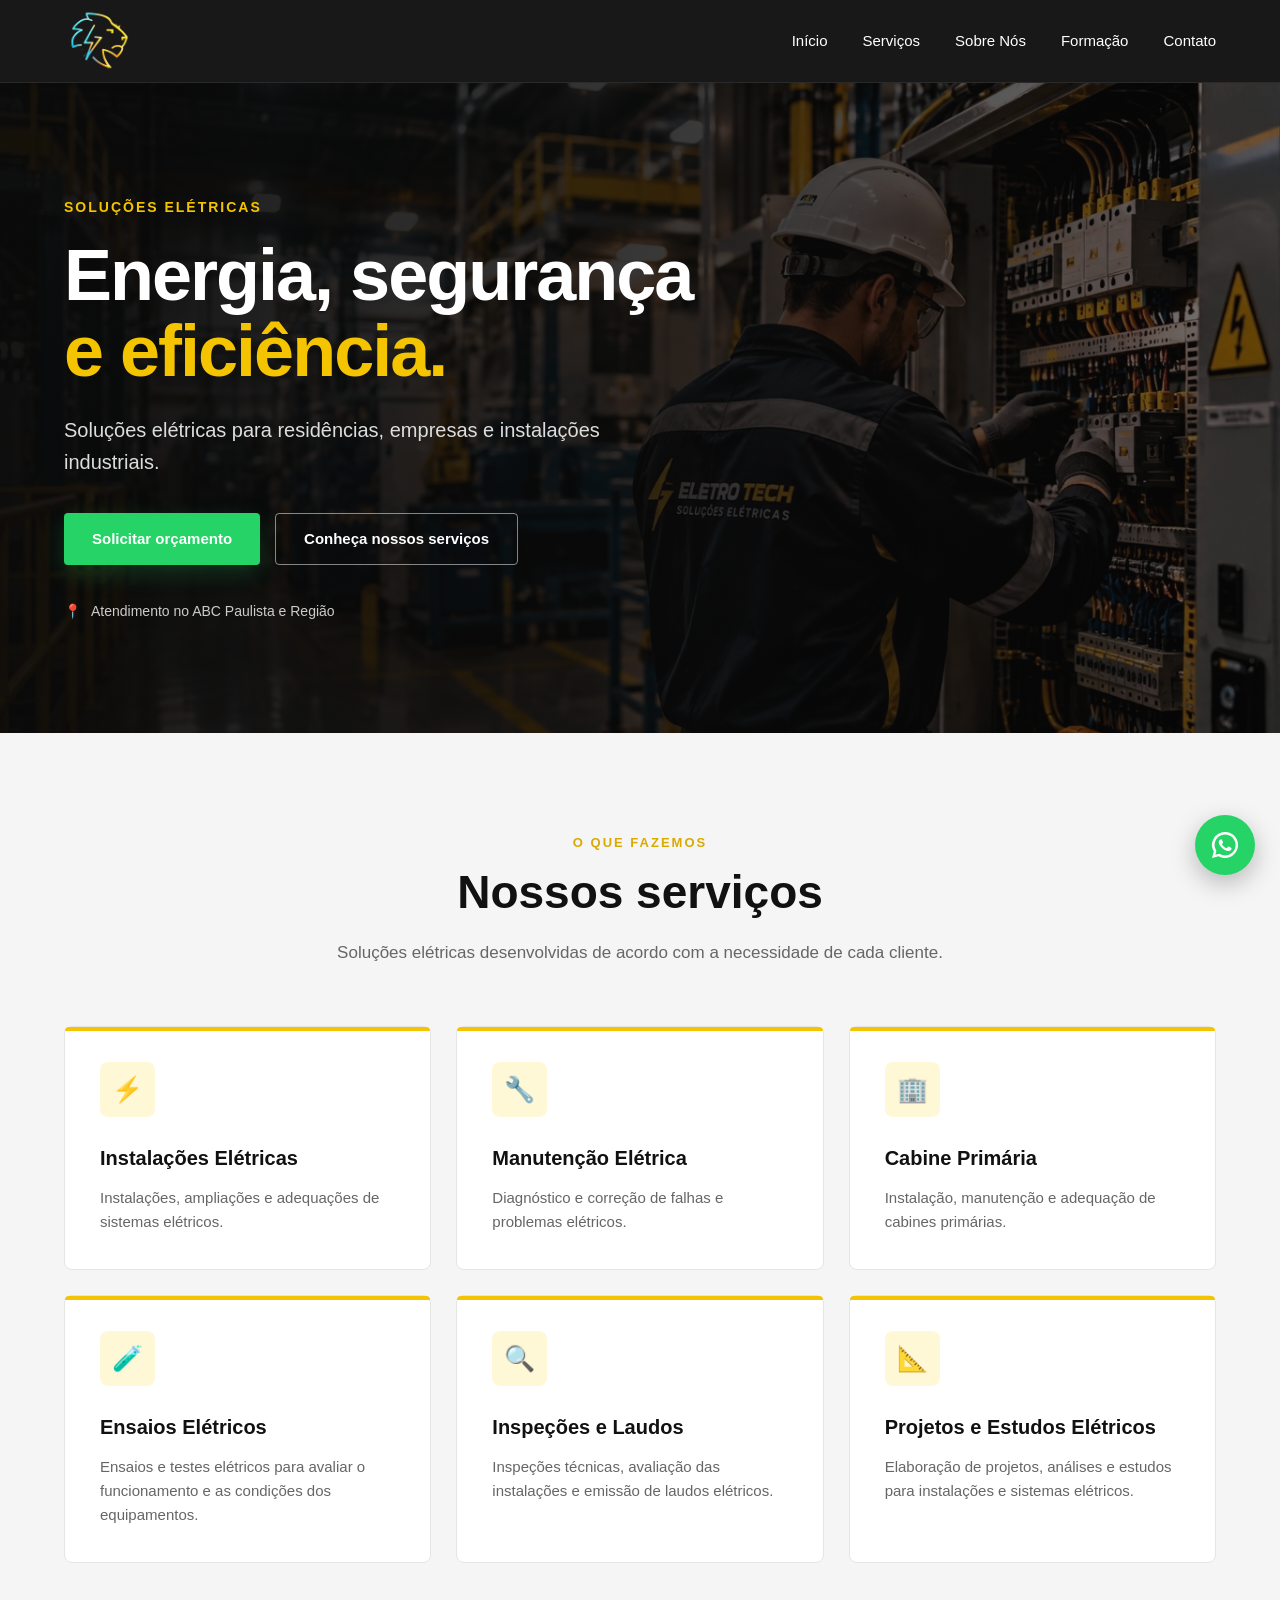
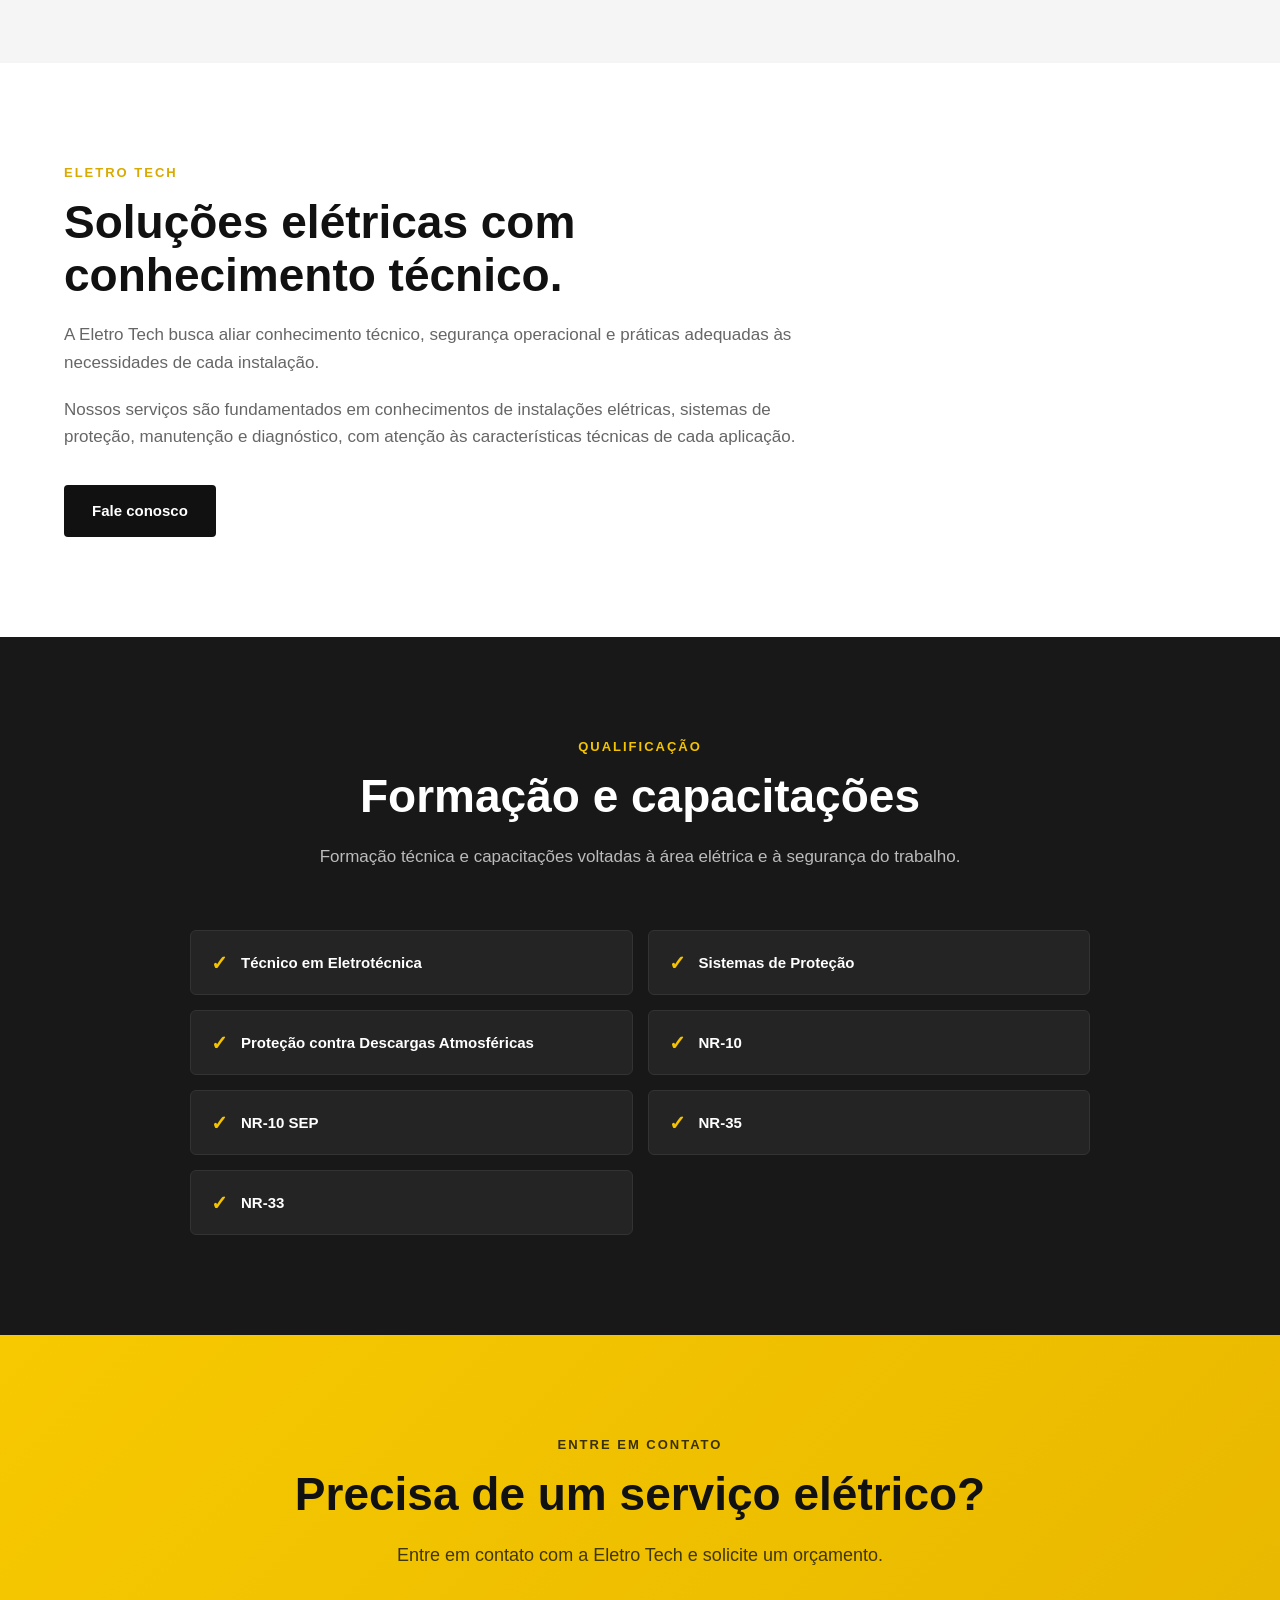
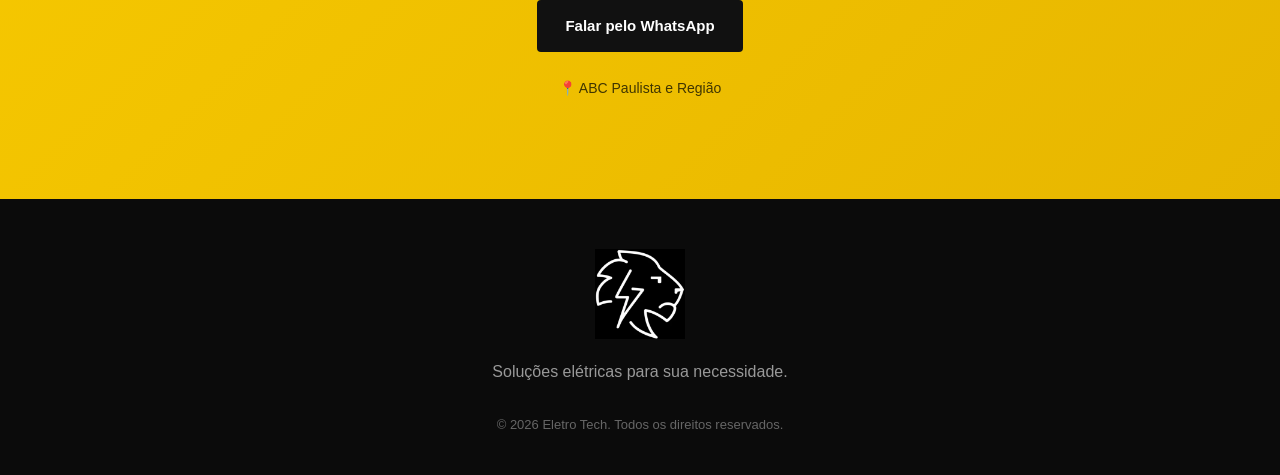
==== commit 2a3920ad: "Alteração da aba Serviços e Sobre Nós e remoção da página Ferramentas" ====
--- a/index.html
+++ b/index.html
@@ -50,7 +50,7 @@
 
                 <a href="#contato">Contato</a>
 
-                <a href="tools.html">Ferramentas</a>
+                <!-- <a href="tools.html">Ferramentas</a>  PAGINA DE FERRAMENTA REMOVIDA -->  
 
             </nav>
 
@@ -192,21 +192,56 @@
                     <article class="service-card">
 
                         <div class="service-icon">
-                            🏭
-                        </div>
-
-                        <h3>
-                            Serviços Industriais
-                        </h3>
-
-                        <p>
-                            Manutenção, instalações e intervenções
-                            em sistemas elétricos industriais.
-                        </p>
-
-                    </article>
-
-
+                            🏢
+                        </div>
+
+                        <h3>
+                            Cabine Primária
+                        </h3>
+
+                        <p>
+                            Instalação, manutenção e adequação de cabines primárias.
+                        </p>
+
+                    </article>
+
+
+                    <article class="service-card">
+
+                        <div class="service-icon">
+                            🧪
+                        </div>
+
+                        <h3>
+                            Ensaios Elétricos
+                        </h3>
+
+                        <p>
+                            Ensaios e testes elétricos para avaliar
+                            o funcionamento e as condições dos equipamentos.
+                        </p>
+
+                    </article>
+
+
+                    <article class="service-card">
+
+                        <div class="service-icon">
+                            🔍
+                        </div>
+
+                        <h3>
+                            Inspeções e Laudos
+                        </h3>
+
+                        <p>
+                            Inspeções técnicas, avaliação das instalações
+                            e emissão de laudos elétricos.
+                        </p>
+
+                    </article>
+
+                    
                     <article class="service-card">
 
                         <div class="service-icon">
@@ -214,30 +249,12 @@
                         </div>
 
                         <h3>
-                            Projetos e Adequações
-                        </h3>
-
-                        <p>
-                            Adequação de instalações e soluções
-                            conforme a necessidade do cliente.
-                        </p>
-
-                    </article>
-
-
-                    <article class="service-card">
-
-                        <div class="service-icon">
-                            🔍
-                        </div>
-
-                        <h3>
-                            Inspeções e Diagnósticos
-                        </h3>
-
-                        <p>
-                            Avaliação das condições da instalação
-                            e identificação de problemas.
+                            Projetos e Estudos Elétricos
+                        </h3>
+
+                        <p>
+                            Elaboração de projetos, análises e estudos
+                            para instalações e sistemas elétricos.
                         </p>
 
                     </article>
@@ -269,16 +286,17 @@
                     </h2>
 
                     <p>
-                        A Eletro Tech atua com serviços elétricos
-                        voltados para instalações, manutenção,
-                        inspeções e soluções para sistemas
-                        residenciais, comerciais e industriais.
+                        A Eletro Tech busca aliar conhecimento técnico,
+                        segurança operacional
+                        e práticas adequadas às
+                        necessidades de cada instalação.
                     </p>
 
                     <p>
-                        Nosso trabalho busca unir conhecimento
-                        técnico, segurança e soluções adequadas
-                        às necessidades de cada cliente.
+                        Nossos serviços são fundamentados em conhecimentos
+                        de instalações elétricas, sistemas de proteção,
+                        manutenção e diagnóstico, com atenção às
+                        características técnicas de cada aplicação.
                     </p>
 
                     <a
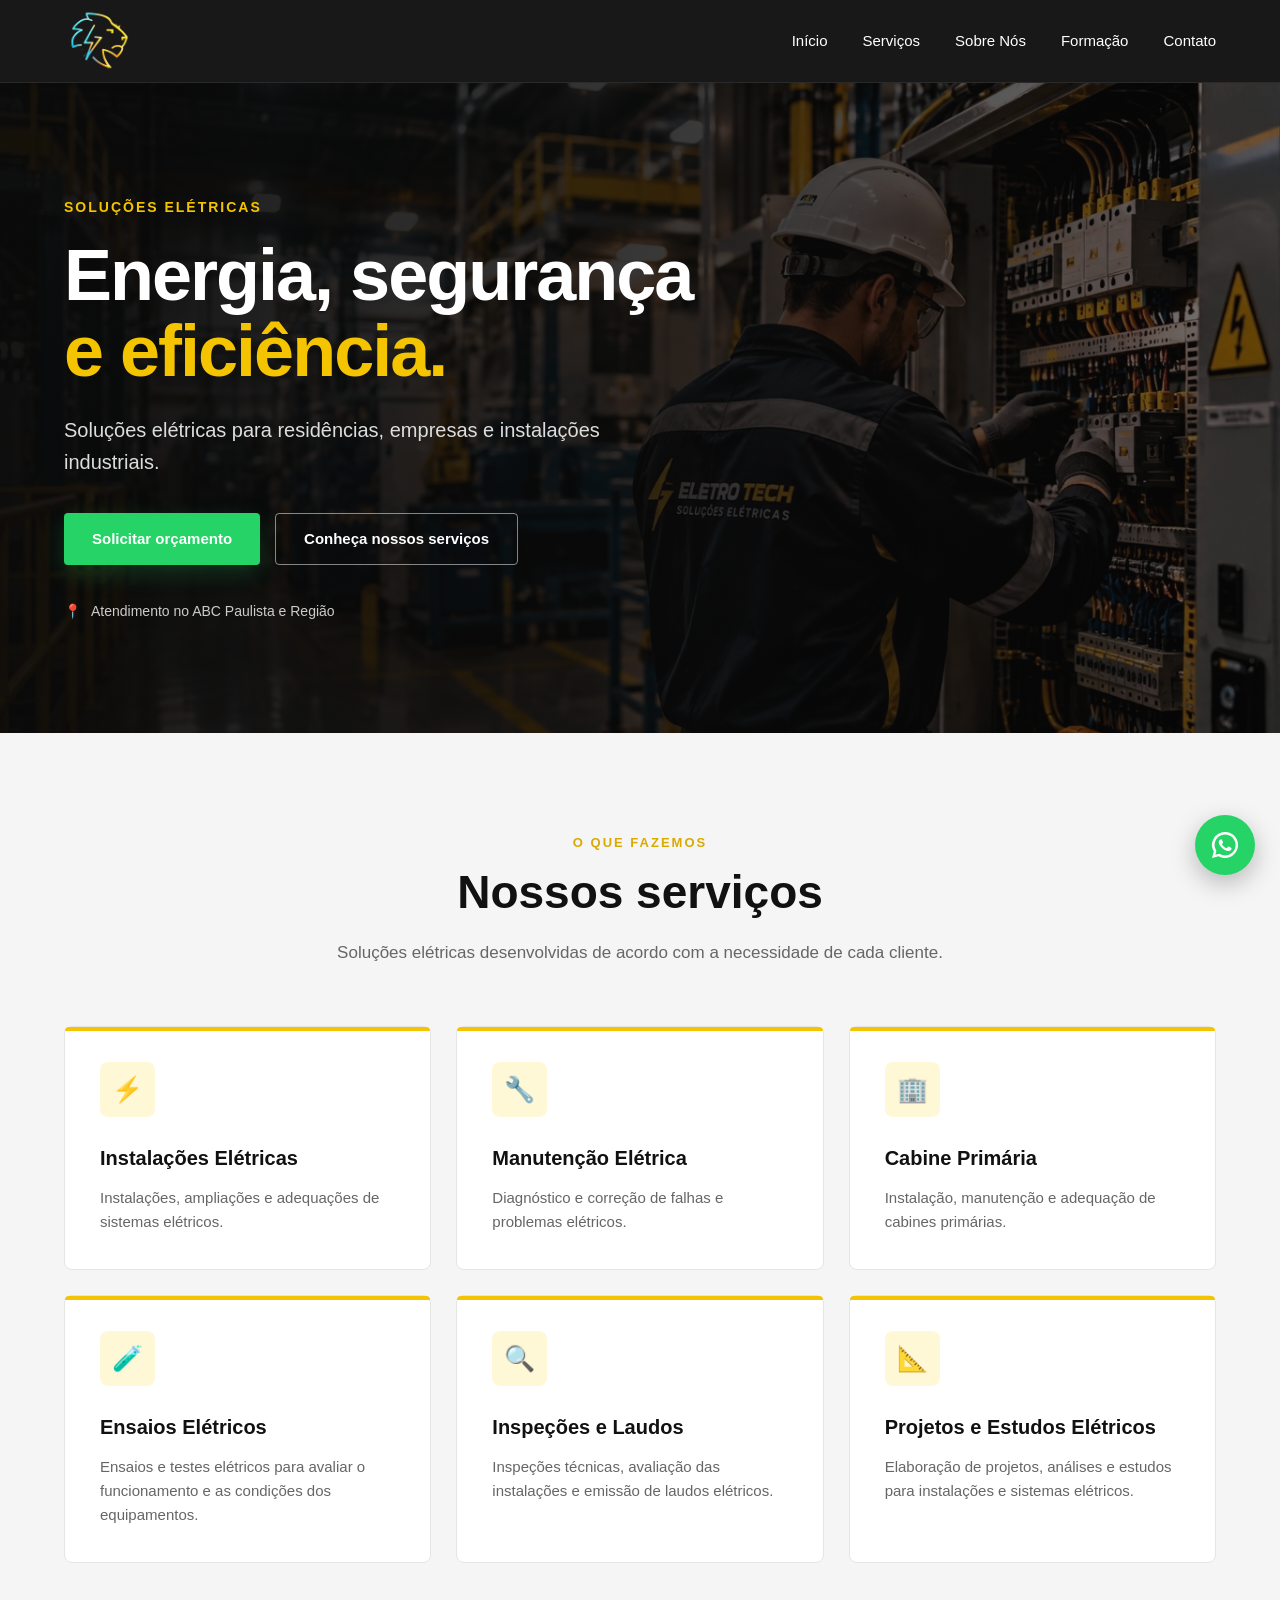
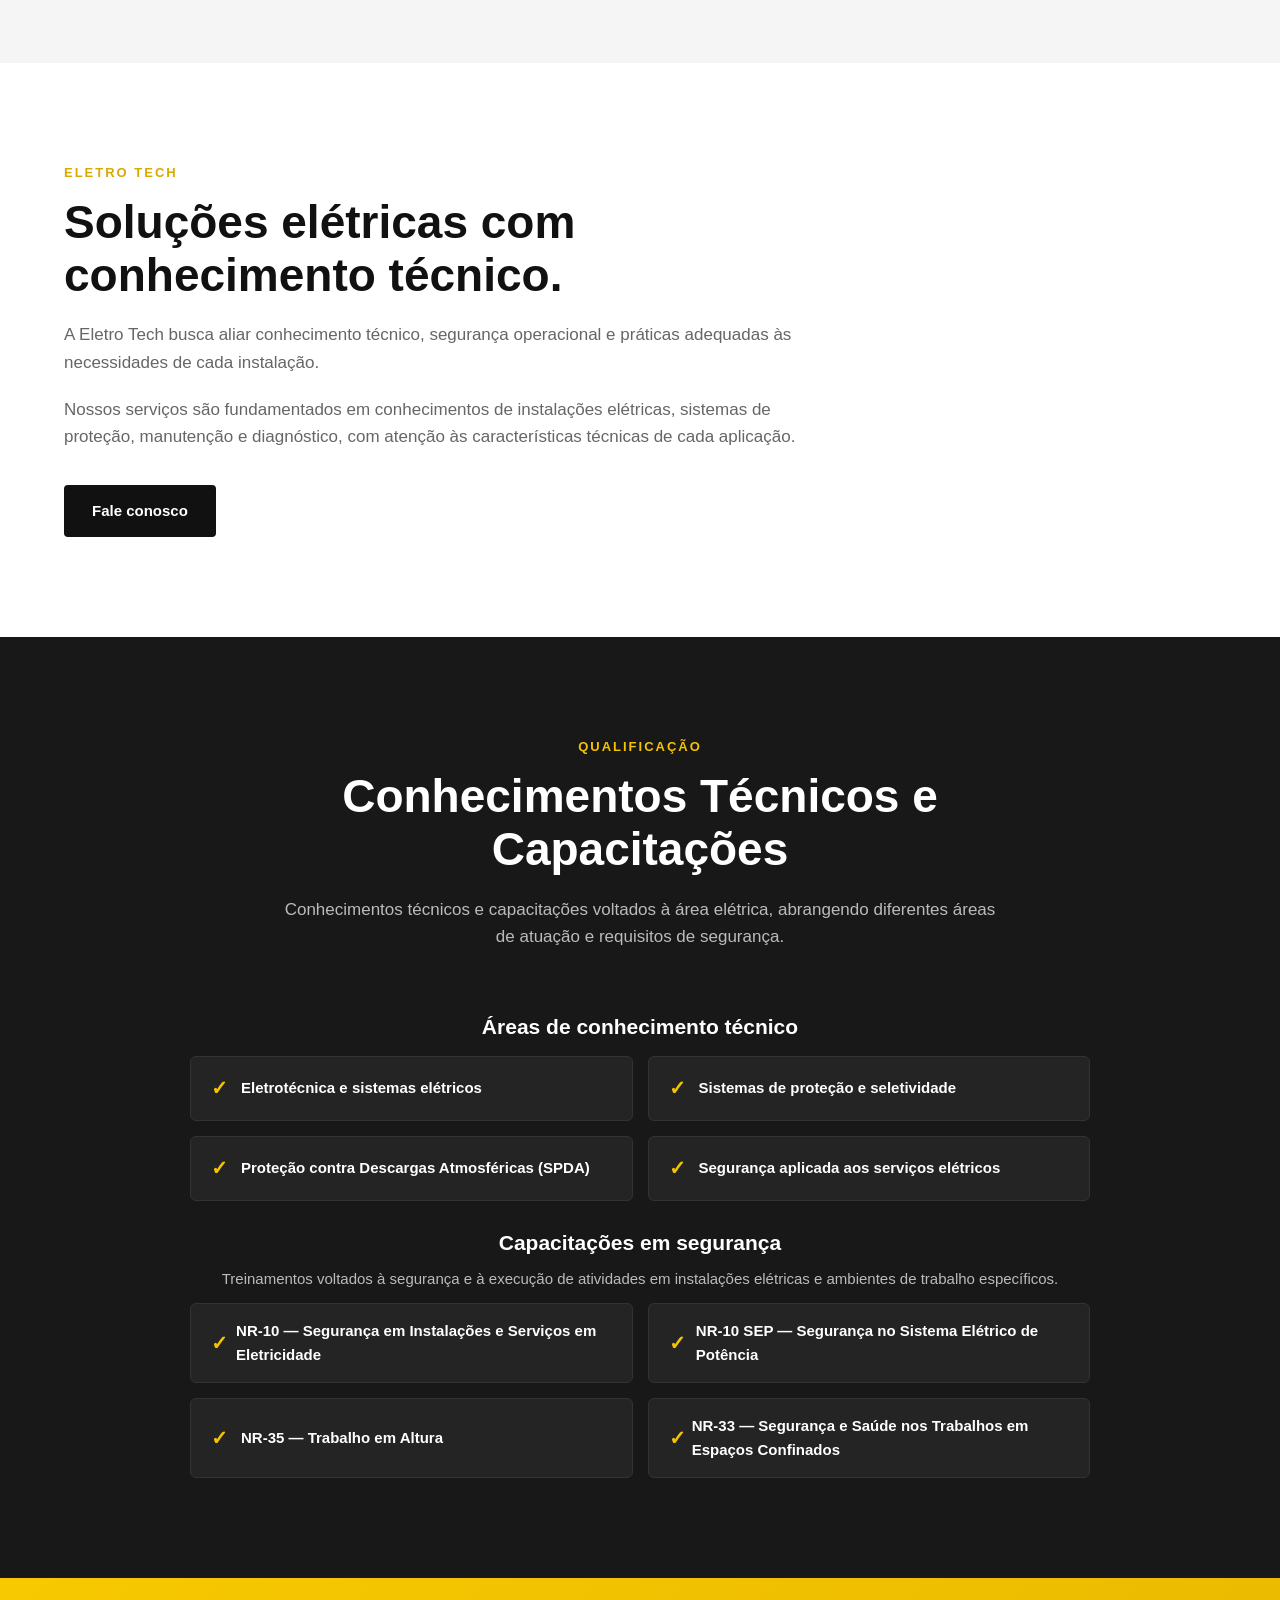
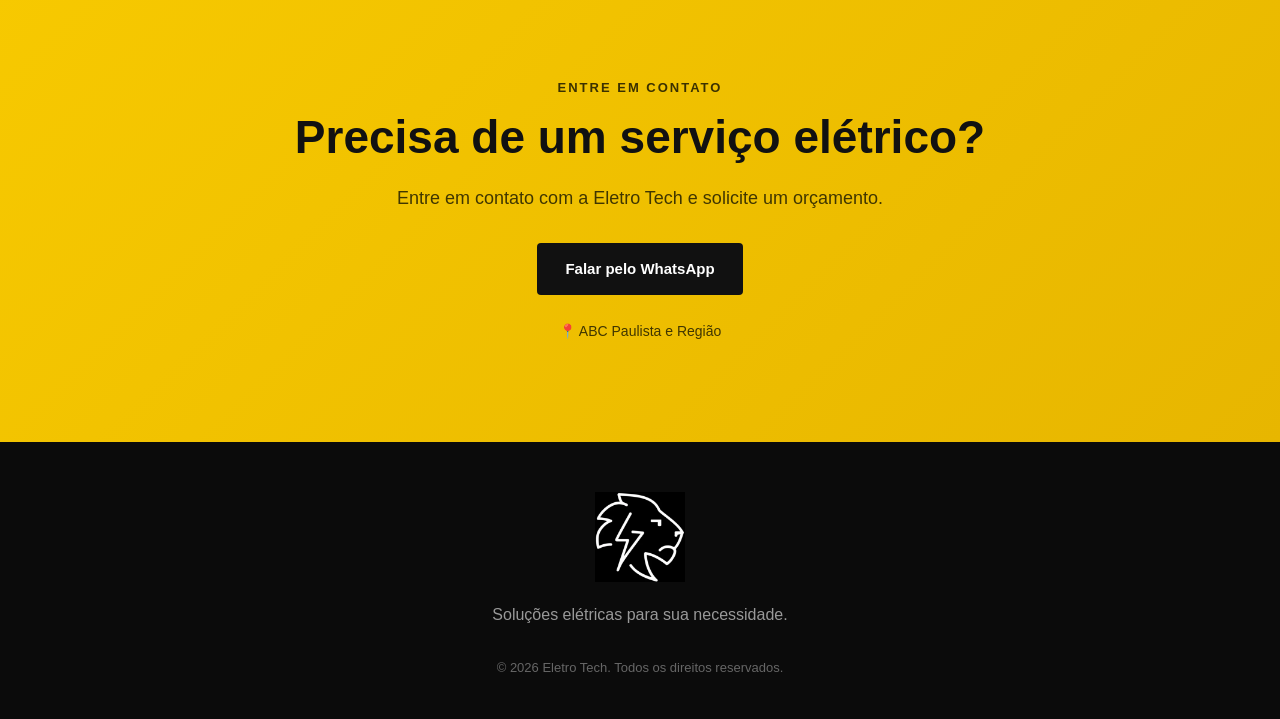
==== commit 51a26cdc: "Alteração da parte Formação" ====
--- a/index.html
+++ b/index.html
@@ -314,77 +314,127 @@
         </section>
 
 
-        <!-- =========================
-             FORMAÇÃO
-        ========================== -->
-
-        <section id="formacao" class="training">
-
-            <div class="container">
-
-                <div class="section-header">
-
-                    <span class="section-label">
-                        QUALIFICAÇÃO
-                    </span>
-
-                    <h2>
-                        Formação e capacitações
-                    </h2>
-
-                    <p>
-                        Formação técnica e capacitações voltadas
-                        à área elétrica e à segurança do trabalho.
-                    </p>
-
-                </div>
-
-
-                <div class="training-list">
-
-                    <div class="training-item">
-                        <span>✓</span>
-                        <strong>Técnico em Eletrotécnica</strong>
-                    </div>
-
-                    <div class="training-item">
-                        <span>✓</span>
-                        <strong>Sistemas de Proteção</strong>
-                    </div>
-
-                    <div class="training-item">
-                        <span>✓</span>
-                        <strong>
-                            Proteção contra Descargas Atmosféricas
-                        </strong>
-                    </div>
-
-                    <div class="training-item">
-                        <span>✓</span>
-                        <strong>NR-10</strong>
-                    </div>
-
-                    <div class="training-item">
-                        <span>✓</span>
-                        <strong>NR-10 SEP</strong>
-                    </div>
-
-                    <div class="training-item">
-                        <span>✓</span>
-                        <strong>NR-35</strong>
-                    </div>
-
-                    <div class="training-item">
-                        <span>✓</span>
-                        <strong>NR-33</strong>
-                    </div>
-
-                </div>
-
-            </div>
-
-        </section>
-
+<!-- =========================
+     QUALIFICAÇÃO TÉCNICA
+========================== -->
+
+<section id="formacao" class="training">
+
+    <div class="container">
+
+        <div class="section-header">
+
+            <span class="section-label">
+                QUALIFICAÇÃO
+            </span>
+
+            <h2>
+                Conhecimentos Técnicos e Capacitações
+            </h2>
+
+            <p>
+                Conhecimentos técnicos e capacitações voltados
+                à área elétrica, abrangendo diferentes áreas
+                de atuação e requisitos de segurança.
+            </p>
+
+        </div>
+
+
+        <!-- ÁREAS DE CONHECIMENTO -->
+
+        <div class="section-header training-subheader">
+
+            <h3>
+                Áreas de conhecimento técnico
+            </h3>
+
+        </div>
+
+        <div class="training-list">
+
+            <div class="training-item">
+                <span>✓</span>
+                <strong>
+                    Eletrotécnica e sistemas elétricos
+                </strong>
+            </div>
+
+            <div class="training-item">
+                <span>✓</span>
+                <strong>
+                    Sistemas de proteção e seletividade
+                </strong>
+            </div>
+
+            <div class="training-item">
+                <span>✓</span>
+                <strong>
+                    Proteção contra Descargas Atmosféricas (SPDA)
+                </strong>
+            </div>
+
+            <div class="training-item">
+                <span>✓</span>
+                <strong>
+                    Segurança aplicada aos serviços elétricos
+                </strong>
+            </div>
+
+        </div>
+
+
+        <!-- CAPACITAÇÕES PROFISSIONAIS -->
+
+        <div class="section-header training-subheader">
+
+            <h3>
+                Capacitações em segurança
+            </h3>
+
+            <p>
+                Treinamentos voltados à segurança e à execução
+                de atividades em instalações elétricas e
+                ambientes de trabalho específicos.
+            </p>
+
+        </div>
+
+        <div class="training-list">
+
+            <div class="training-item">
+                <span>✓</span>
+                <strong>
+                    NR-10 — Segurança em Instalações e Serviços em Eletricidade
+                </strong>
+            </div>
+
+            <div class="training-item">
+                <span>✓</span>
+                <strong>
+                    NR-10 SEP — Segurança no Sistema Elétrico de Potência
+                </strong>
+            </div>
+
+            <div class="training-item">
+                <span>✓</span>
+                <strong>
+                    NR-35 — Trabalho em Altura
+                </strong>
+            </div>
+
+            <div class="training-item">
+                <span>✓</span>
+                <strong>
+                    NR-33 — Segurança e Saúde nos Trabalhos em Espaços Confinados
+                </strong>
+            </div>
+
+        </div>
+
+    </div>
+
+</section>
 
         <!-- =========================
              CONTATO
--- a/css/style.css
+++ b/css/style.css
@@ -1016,4 +1016,26 @@
         text-align: left;
         border-bottom: 1px solid #222;
     }
+}
+
+/* ==================================================
+   AJUSTES DE ESPAÇAMENTO - FORMAÇÃO
+================================================== */
+
+.training-subheader {
+    max-width: 900px;
+    margin: 25px auto 12px;
+    text-align: center;
+}
+
+.training-subheader h3 {
+    margin: 0;
+    color: var(--white);
+    font-size: 21px;
+}
+
+.training-subheader p {
+    margin: 8px 0 0;
+    color: #bbbbbb;
+    font-size: 15px;
 }
